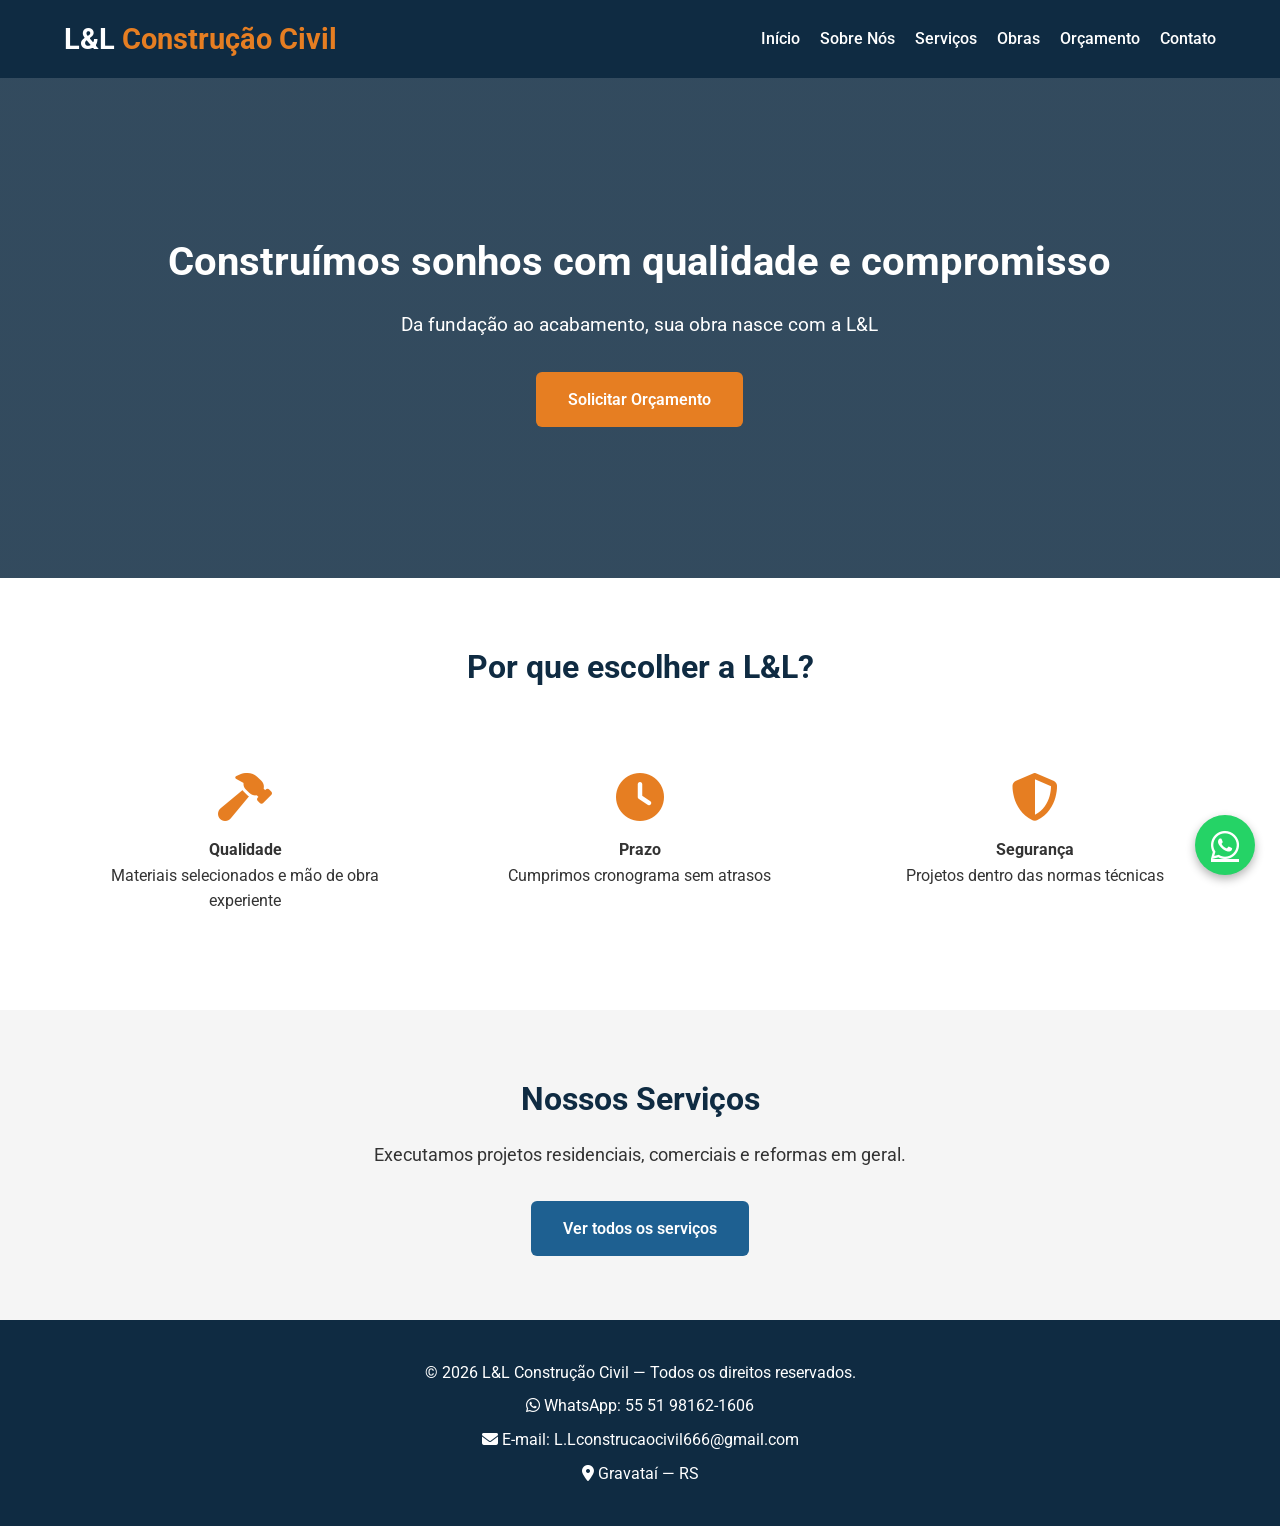
==== index.html @ 3211b34d "Corrige link WhatsApp (encode), adiciona Google Fonts Roboto" ====
<!DOCTYPE html>
<html lang="pt-BR">
<head>
    <meta charset="UTF-8">
    <meta name="viewport" content="width=device-width, initial-scale=1.0">
    <title>L&L Construção Civil — Qualidade e Confiança</title>
    <!-- Roboto font -->
    <link href="https://fonts.googleapis.com/css2?family=Roboto:wght@400;500;700&display=swap" rel="stylesheet">
    <link rel="stylesheet" href="style.css">
    <link rel="stylesheet" href="https://cdnjs.cloudflare.com/ajax/libs/font-awesome/6.7.0/css/all.min.css">
</head>
<body>

<header>
    <div class="container">
        <div class="logo">
            <h1>L&L <span>Construção Civil</span></h1>
        </div>
        <nav>
            <a href="index.html">Início</a>
            <a href="sobre.html">Sobre Nós</a>
            <a href="servicos.html">Serviços</a>
            <a href="galeria.html">Obras</a>
            <a href="orcamento.html">Orçamento</a>
            <a href="contato.html">Contato</a>
        </nav>
    </div>
</header>

<section class="banner">
    <div class="banner-conteudo container">
        <h2>Construímos sonhos com qualidade e compromisso</h2>
        <p>Da fundação ao acabamento, sua obra nasce com a L&L</p>
        <a href="contato.html" class="btn">Solicitar Orçamento</a>
    </div>
</section>

<section class="destaques">
    <div class="container">
        <h3>Por que escolher a L&L?</h3>
        <div class="grid-destaques">
            <div class="item">
                <i class="fas fa-hammer"></i>
                <h4>Qualidade</h4>
                <p>Materiais selecionados e mão de obra experiente</p>
            </div>
            <div class="item">
                <i class="fas fa-clock"></i>
                <h4>Prazo</h4>
                <p>Cumprimos cronograma sem atrasos</p>
            </div>
            <div class="item">
                <i class="fas fa-shield-alt"></i>
                <h4>Segurança</h4>
                <p>Projetos dentro das normas técnicas</p>
            </div>
        </div>
    </div>
</section>

<section class="servicos-resumo">
    <div class="container">
        <h3>Nossos Serviços</h3>
        <p>Executamos projetos residenciais, comerciais e reformas em geral.</p>
        <a href="servicos.html" class="btn btn-2">Ver todos os serviços</a>
    </div>
</section>

<footer>
    <div class="container">
        <p>&copy; 2026 L&L Construção Civil — Todos os direitos reservados.</p>
        <p><i class="fab fa-whatsapp"></i> WhatsApp: 55 51 98162-1606</p>
        <p><i class="fas fa-envelope"></i> E-mail: L.Lconstrucaocivil666@gmail.com</p>
        <p><i class="fas fa-map-marker-alt"></i> Gravataí — RS</p>
    </div>
</footer>

<!-- Botão WhatsApp Flutuante -->
<a href="https://wa.me/5551981621606?text=Ol%C3%A1%21%20Visitei%20o%20site%20da%20L%26L%20Constru%C3%A7%C3%A3o%20e%20gostaria%20de%20um%20or%C3%A7amento." target="_blank" rel="noopener noreferrer" class="whatsapp-flutuante">
    <i class="fab fa-whatsapp"></i>
</a>

</body>
</html>
---- style.css ----
* {
    margin: 0;
    padding: 0;
    box-sizing: border-box;
    font-family: 'Roboto', sans-serif;
}

:root {
    --azul-escuro: #0F2B42;
    --azul-destaque: #1E6091;
    --laranja: #E67E22;
    --cinza-claro: #F5F5F5;
    --texto-escuro: #333333;
    --branco: #FFFFFF;
}

body {
    color: var(--texto-escuro);
    line-height: 1.6;
}

.container {
    width: 90%;
    max-width: 1200px;
    margin: 0 auto;
}

/* Cabeçalho */
header {
    background: var(--azul-escuro);
    color: var(--branco);
    padding: 1rem 0;
    position: sticky;
    top: 0;
    z-index: 100;
}

header .container {
    display: flex;
    justify-content: space-between;
    align-items: center;
    flex-wrap: wrap;
}

.logo h1 {
    font-size: 1.8rem;
}

.logo span {
    color: var(--laranja);
}

nav a {
    color: var(--branco);
    text-decoration: none;
    margin-left: 1rem;
    font-weight: 500;
    transition: color 0.3s;
}

nav a:hover {
    color: var(--laranja);
}

/* Banner Principal */
.banner {
    background: linear-gradient(rgba(15, 43, 66, 0.85), rgba(15, 43, 66, 0.85)), url('banner-principal.jpg') center/cover no-repeat;
    min-height: 500px;
    display: flex;
    align-items: center;
    text-align: center;
    color: var(--branco);
    padding: 2rem;
}

.banner-conteudo h2 {
    font-size: 2.5rem;
    margin-bottom: 1rem;
}

.banner-conteudo p {
    font-size: 1.2rem;
    margin-bottom: 2rem;
}

.btn {
    display: inline-block;
    background: var(--laranja);
    color: var(--branco);
    padding: 0.9rem 2rem;
    border-radius: 6px;
    text-decoration: none;
    font-weight: 600;
    transition: background 0.3s;
    border: none;
    cursor: pointer;
}

.btn:hover {
    background: #d35400;
}

.btn-2 {
    background: var(--azul-destaque);
}

.btn-2:hover {
    background: #154360;
}

/* Destaques */
.destaques {
    padding: 4rem 0;
    text-align: center;
}

.destaques h3 {
    font-size: 2rem;
    color: var(--azul-escuro);
    margin-bottom: 3rem;
}

.grid-destaques {
    display: grid;
    grid-template-columns: repeat(auto-fit, minmax(250px, 1fr));
    gap: 2rem;
}

.item {
    padding: 2rem;
}

.item i {
    font-size: 3rem;
    color: var(--laranja);
    margin-bottom: 1rem;
}

/* Serviços Resumo */
.servicos-resumo {
    background: var(--cinza-claro);
    padding: 4rem 0;
    text-align: center;
}

.servicos-resumo h3 {
    font-size: 2rem;
    color: var(--azul-escuro);
    margin-bottom: 1rem;
}

.servicos-resumo p {
    max-width: 700px;
    margin: 0 auto 2rem;
    font-size: 1.1rem;
}

/* Páginas internas — cabeçalho */
.pagina-cabecalho {
    background: linear-gradient(rgba(15, 43, 66, 0.9), rgba(15, 43, 66, 0.9)), url('banner-interno.jpg') center/cover no-repeat;
    padding: 4rem 0;
    text-align: center;
    color: white;
}

.pagina-cabecalho h2 {
    font-size: 2.2rem;
}

.conteudo-pagina {
    padding: 3rem 0;
}

.conteudo-pagina h3 {
    color: var(--azul-escuro);
    margin: 1.5rem 0 1rem;
    font-size: 1.5rem;
}

.lista-servicos {
    display: grid;
    grid-template-columns: repeat(auto-fit, minmax(300px, 1fr));
    gap: 2rem;
    margin-top: 2rem;
}

.servico-item {
    background: var(--cinza-claro);
    padding: 1.5rem;
    border-radius: 8px;
    border-left: 4px solid var(--laranja);
}

.contato-info p {
    margin: 0.8rem 0;
    font-size: 1.05rem;
}

.contato-info i {
    color: var(--laranja);
    width: 25px;
}

/* Rodapé */
footer {
    background: var(--azul-escuro);
    color: var(--branco);
    padding: 2rem 0;
    text-align: center;
}

footer p {
    margin: 0.5rem 0;
}

/* WhatsApp Flutuante */
.whatsapp-flutuante {
    position: fixed;
    bottom: 25px;
    right: 25px;
    background: #25D366;
    color: white;
    width: 60px;
    height: 60px;
    border-radius: 50%;
    display: flex;
    align-items: center;
    justify-content: center;
    font-size: 2rem;
    z-index: 200;
    box-shadow: 0 4px 10px rgba(0,0,0,0.3);
}

/* Responsivo */
@media (max-width: 768px) {
    header .container {
        flex-direction: column;
        text-align: center;
    }
    nav {
        margin-top: 1rem;
    }
    nav a {
        margin: 0 0.5rem;
        font-size: 0.9rem;
    }
    .banner-conteudo h2 {
        font-size: 1.8rem;
    }
}
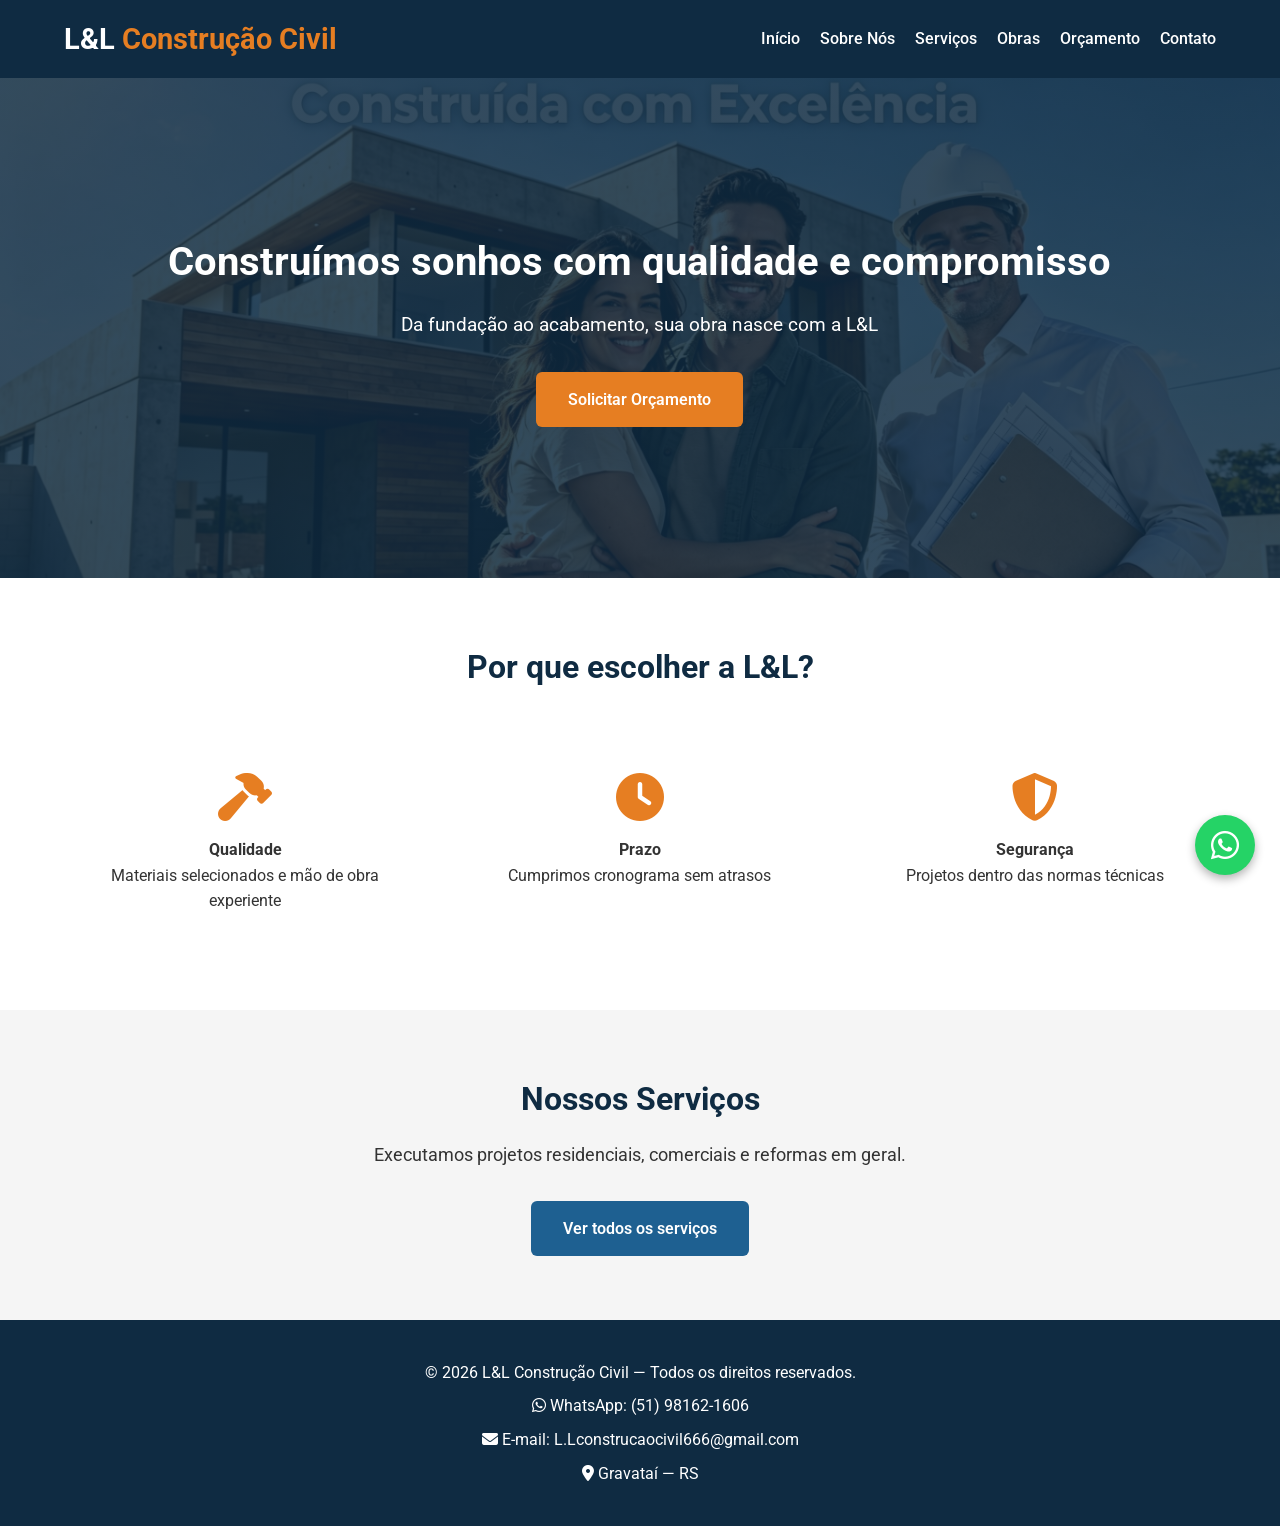
==== commit 21c92d29: "Fix: clean WhatsApp button and unify phone display in index.html" ====
--- a/index.html
+++ b/index.html
@@ -69,7 +69,7 @@
 <footer>
     <div class="container">
         <p>&copy; 2026 L&L Construção Civil — Todos os direitos reservados.</p>
-        <p><i class="fab fa-whatsapp"></i> WhatsApp: 55 51 98162-1606</p>
+        <p><i class="fab fa-whatsapp"></i> WhatsApp: (51) 98162-1606</p>
         <p><i class="fas fa-envelope"></i> E-mail: L.Lconstrucaocivil666@gmail.com</p>
         <p><i class="fas fa-map-marker-alt"></i> Gravataí — RS</p>
     </div>
--- a/style.css
+++ b/style.css
@@ -64,7 +64,7 @@
 
 /* Banner Principal */
 .banner {
-    background: linear-gradient(rgba(15, 43, 66, 0.85), rgba(15, 43, 66, 0.85)), url('banner-principal.jpg') center/cover no-repeat;
+    background: linear-gradient(rgba(15, 43, 66, 0.85), rgba(15, 43, 66, 0.85)), url('banner-principal.png') center/cover no-repeat;
     min-height: 500px;
     display: flex;
     align-items: center;
@@ -157,7 +157,7 @@
 
 /* Páginas internas — cabeçalho */
 .pagina-cabecalho {
-    background: linear-gradient(rgba(15, 43, 66, 0.9), rgba(15, 43, 66, 0.9)), url('banner-interno.jpg') center/cover no-repeat;
+    background: linear-gradient(rgba(15, 43, 66, 0.9), rgba(15, 43, 66, 0.9)), url('banner-interno.png') center/cover no-repeat;
     padding: 4rem 0;
     text-align: center;
     color: white;
@@ -229,6 +229,16 @@
     font-size: 2rem;
     z-index: 200;
     box-shadow: 0 4px 10px rgba(0,0,0,0.3);
+    text-decoration: none;
+}
+
+.whatsapp-flutuante:focus {
+    outline: 3px solid rgba(37,211,102,0.4);
+    outline-offset: 3px;
+}
+
+.whatsapp-flutuante:hover {
+    transform: translateY(-3px);
 }
 
 /* Responsivo */
@@ -248,3 +258,14 @@
         font-size: 1.8rem;
     }
 }
+
+/* Ajuste do botão WhatsApp em telas pequenas */
+@media (max-width: 480px) {
+    .whatsapp-flutuante {
+        width: 50px;
+        height: 50px;
+        font-size: 1.6rem;
+        bottom: 18px;
+        right: 18px;
+    }
+}
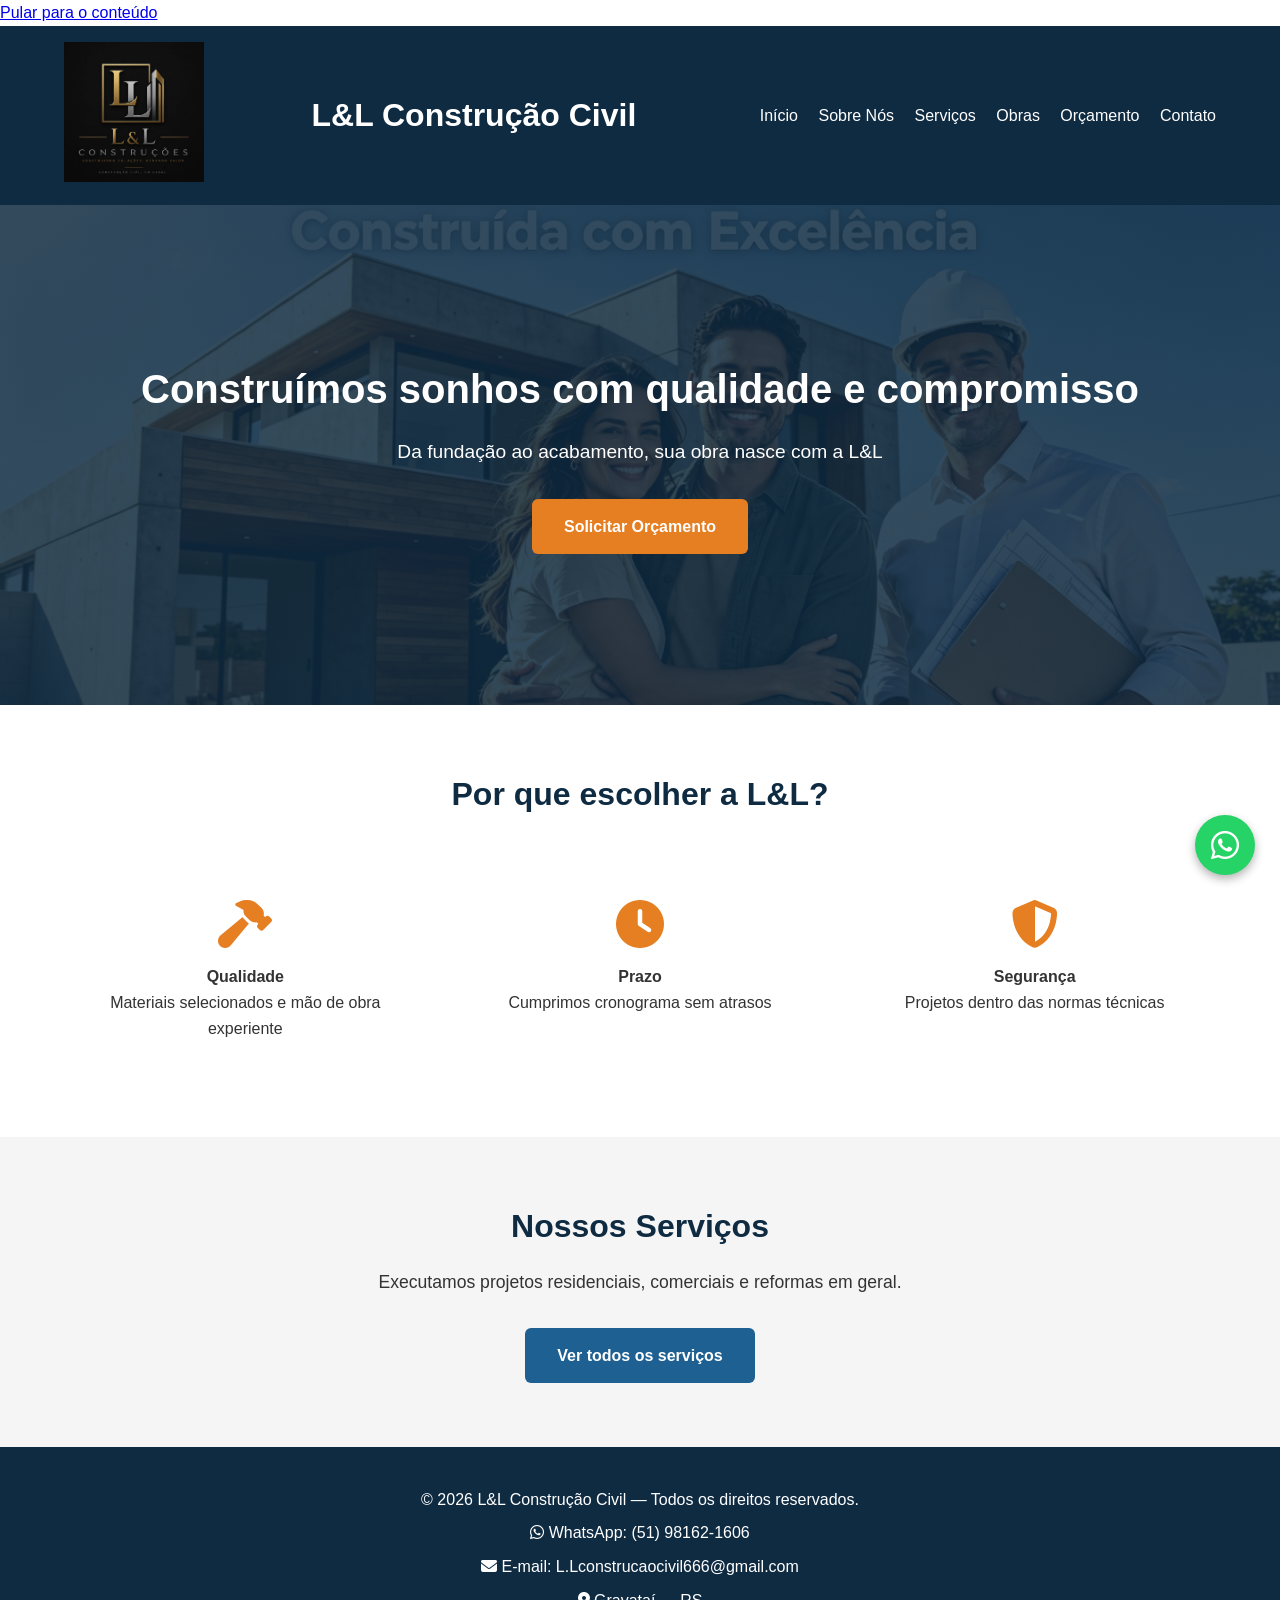
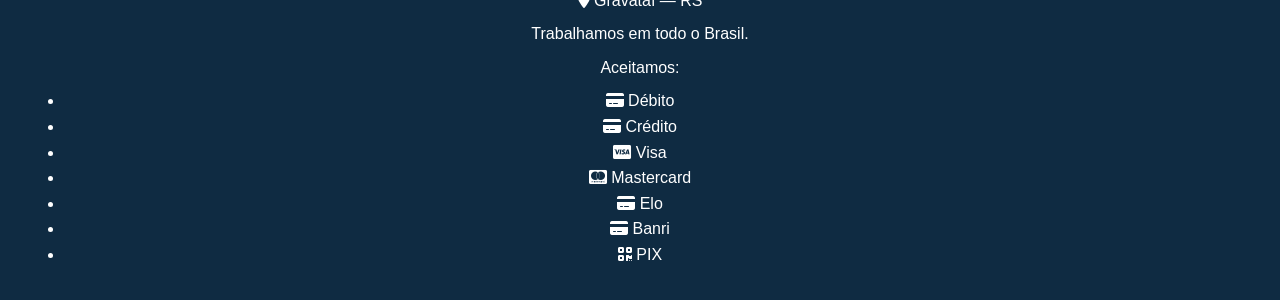
==== commit 67730348: "patch: pacotão — logo, serviços interativos, mobile, font Rubik, pagamentos e performance" ====
--- a/index.html
+++ b/index.html
@@ -4,19 +4,25 @@
     <meta charset="UTF-8">
     <meta name="viewport" content="width=device-width, initial-scale=1.0">
     <title>L&L Construção Civil — Qualidade e Confiança</title>
-    <!-- Roboto font -->
-    <link href="https://fonts.googleapis.com/css2?family=Roboto:wght@400;500;700&display=swap" rel="stylesheet">
+    <!-- Rubik font (mais quadrada, desenhada) -->
+    <link href="https://fonts.googleapis.com/css2?family=Rubik:wght@400;500;700&display=swap" rel="stylesheet">
     <link rel="stylesheet" href="style.css">
     <link rel="stylesheet" href="https://cdnjs.cloudflare.com/ajax/libs/font-awesome/6.7.0/css/all.min.css">
 </head>
 <body>
 
+<a class="skip-link" href="#main-content">Pular para o conteúdo</a>
+
 <header>
-    <div class="container">
-        <div class="logo">
-            <h1>L&L <span>Construção Civil</span></h1>
+    <div class="container" role="banner">
+        <a href="index.html" class="logo-link" aria-label="Início — L e L Construção">
+            <img src="logo.jpg" alt="L&L Construção Civil" class="logo-img" width="140" height="auto" loading="lazy">
+        </a>
+        <div class="site-title-visually-hidden" aria-hidden="true">
+            <h1>L&L Construção Civil</h1>
         </div>
-        <nav>
+
+        <nav role="navigation" aria-label="Menu principal">
             <a href="index.html">Início</a>
             <a href="sobre.html">Sobre Nós</a>
             <a href="servicos.html">Serviços</a>
@@ -27,6 +33,7 @@
     </div>
 </header>
 
+<main id="main-content">
 <section class="banner">
     <div class="banner-conteudo container">
         <h2>Construímos sonhos com qualidade e compromisso</h2>
@@ -65,6 +72,7 @@
         <a href="servicos.html" class="btn btn-2">Ver todos os serviços</a>
     </div>
 </section>
+</main>
 
 <footer>
     <div class="container">
@@ -72,13 +80,28 @@
         <p><i class="fab fa-whatsapp"></i> WhatsApp: (51) 98162-1606</p>
         <p><i class="fas fa-envelope"></i> E-mail: L.Lconstrucaocivil666@gmail.com</p>
         <p><i class="fas fa-map-marker-alt"></i> Gravataí — RS</p>
+        <p class="trabalhamos-br">Trabalhamos em todo o Brasil.</p>
+
+        <div class="metodos-pagamento" aria-label="Formas de pagamento">
+          <p>Aceitamos:</p>
+          <ul class="pag-list">
+            <li><i class="fas fa-credit-card"></i> Débito</li>
+            <li><i class="fas fa-credit-card"></i> Crédito</li>
+            <li><i class="fab fa-cc-visa"></i> Visa</li>
+            <li><i class="fab fa-cc-mastercard"></i> Mastercard</li>
+            <li><i class="fas fa-credit-card"></i> Elo</li>
+            <li><i class="fas fa-credit-card"></i> Banri</li>
+            <li><i class="fas fa-qrcode"></i> PIX</li>
+          </ul>
+        </div>
     </div>
 </footer>
 
 <!-- Botão WhatsApp Flutuante -->
-<a href="https://wa.me/5551981621606?text=Ol%C3%A1%21%20Visitei%20o%20site%20da%20L%26L%20Constru%C3%A7%C3%A3o%20e%20gostaria%20de%20um%20or%C3%A7amento." target="_blank" rel="noopener noreferrer" class="whatsapp-flutuante">
+<a href="https://wa.me/5551981621606?text=Ol%C3%A1%21%20Visitei%20o%20site%20da%20L%26L%20Constru%C3%A7%C3%A3o%20e%20gostaria%20de%20um%20or%C3%A7amento." target="_blank" rel="noopener noreferrer" class="whatsapp-flutuante" aria-label="WhatsApp">
     <i class="fab fa-whatsapp"></i>
 </a>
 
+<script src="js/servicos.js" defer></script>
 </body>
 </html>
--- a/style.css
+++ b/style.css
@@ -17,6 +17,7 @@
 body {
     color: var(--texto-escuro);
     line-height: 1.6;
+    background: #fff;
 }
 
 .container {
@@ -62,27 +63,7 @@
     color: var(--laranja);
 }
 
-/* Banner Principal */
-.banner {
-    background: linear-gradient(rgba(15, 43, 66, 0.85), rgba(15, 43, 66, 0.85)), url('banner-principal.png') center/cover no-repeat;
-    min-height: 500px;
-    display: flex;
-    align-items: center;
-    text-align: center;
-    color: var(--branco);
-    padding: 2rem;
-}
-
-.banner-conteudo h2 {
-    font-size: 2.5rem;
-    margin-bottom: 1rem;
-}
-
-.banner-conteudo p {
-    font-size: 1.2rem;
-    margin-bottom: 2rem;
-}
-
+/* Botões */
 .btn {
     display: inline-block;
     background: var(--laranja);
@@ -106,6 +87,34 @@
 
 .btn-2:hover {
     background: #154360;
+}
+
+/* Full width button helper */
+.btn.fullwidth {
+    display: inline-block;
+    width: 100%;
+    text-align: center;
+}
+
+/* Banner Principal */
+.banner {
+    background: linear-gradient(rgba(15, 43, 66, 0.85), rgba(15, 43, 66, 0.85)), url('banner-principal.png') center/cover no-repeat;
+    min-height: 500px;
+    display: flex;
+    align-items: center;
+    text-align: center;
+    color: var(--branco);
+    padding: 2rem;
+}
+
+.banner-conteudo h2 {
+    font-size: 2.5rem;
+    margin-bottom: 1rem;
+}
+
+.banner-conteudo p {
+    font-size: 1.2rem;
+    margin-bottom: 2rem;
 }
 
 /* Destaques */
@@ -241,6 +250,25 @@
     transform: translateY(-3px);
 }
 
+/* Galeria: imagem responsiva */
+.foto-obra img {
+    width: 100%;
+    height: 220px;
+    object-fit: cover;
+    border-radius: 8px;
+    display: block;
+}
+
+.foto-obra {
+    text-align: left;
+}
+
+.legenda {
+    margin-top: 0.7rem;
+    font-size: 0.9rem;
+    color: #555;
+}
+
 /* Responsivo */
 @media (max-width: 768px) {
     header .container {
@@ -257,6 +285,7 @@
     .banner-conteudo h2 {
         font-size: 1.8rem;
     }
+    .foto-obra img { height: 180px; }
 }
 
 /* Ajuste do botão WhatsApp em telas pequenas */
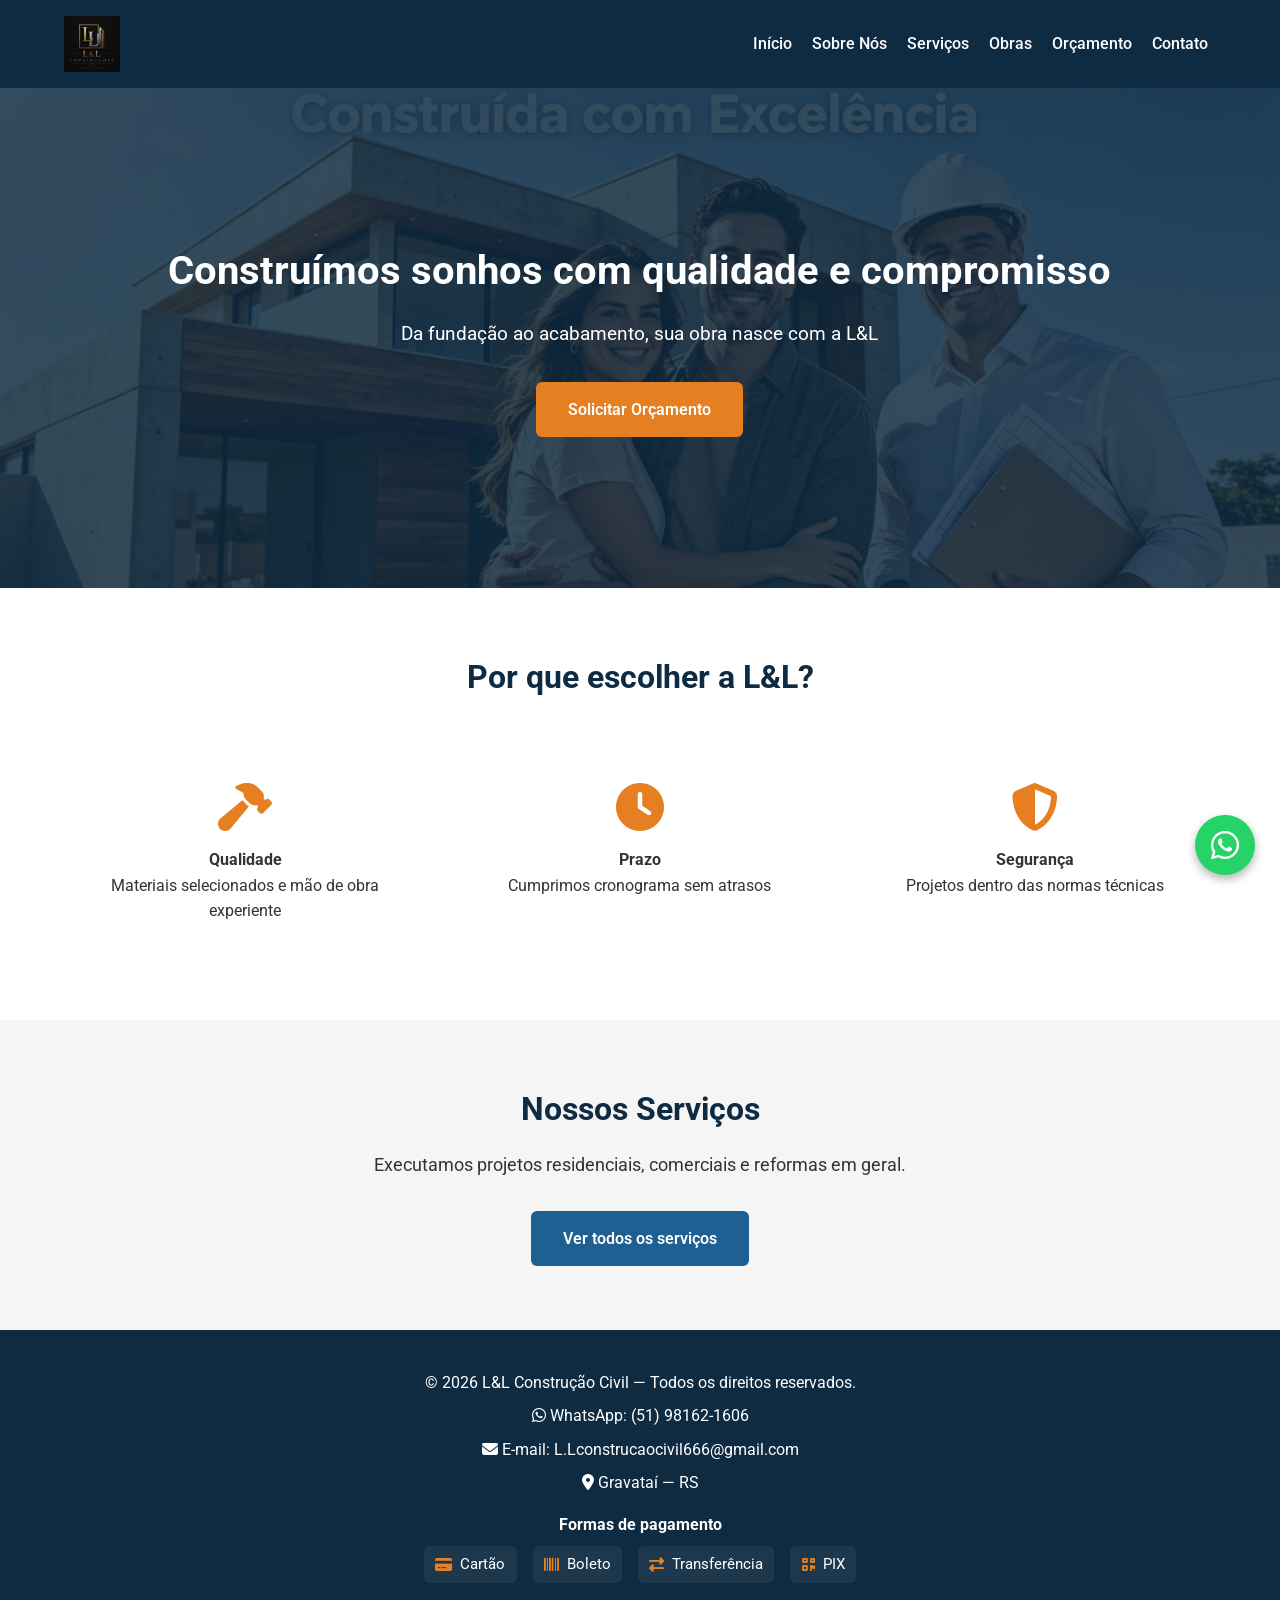
==== commit 3087ce82: "Atualiza header (logo imagem), adiciona formas de pagamento e corrige botão WhatsApp" ====
--- a/index.html
+++ b/index.html
@@ -4,25 +4,22 @@
     <meta charset="UTF-8">
     <meta name="viewport" content="width=device-width, initial-scale=1.0">
     <title>L&L Construção Civil — Qualidade e Confiança</title>
-    <!-- Rubik font (mais quadrada, desenhada) -->
-    <link href="https://fonts.googleapis.com/css2?family=Rubik:wght@400;500;700&display=swap" rel="stylesheet">
+    <!-- Roboto font -->
+    <link href="https://fonts.googleapis.com/css2?family=Roboto:wght@400;500;700&display=swap" rel="stylesheet">
     <link rel="stylesheet" href="style.css">
     <link rel="stylesheet" href="https://cdnjs.cloudflare.com/ajax/libs/font-awesome/6.7.0/css/all.min.css">
 </head>
 <body>
 
-<a class="skip-link" href="#main-content">Pular para o conteúdo</a>
-
 <header>
-    <div class="container" role="banner">
-        <a href="index.html" class="logo-link" aria-label="Início — L e L Construção">
-            <img src="logo.jpg" alt="L&L Construção Civil" class="logo-img" width="140" height="auto" loading="lazy">
-        </a>
-        <div class="site-title-visually-hidden" aria-hidden="true">
-            <h1>L&L Construção Civil</h1>
+    <div class="container">
+        <div class="logo">
+            <a href="index.html">
+                <img src="logo.jpg" alt="L&L Construção Civil" class="logo-img">
+            </a>
+            <h1 class="sr-only">L&L Construção Civil</h1>
         </div>
-
-        <nav role="navigation" aria-label="Menu principal">
+        <nav aria-label="Menu principal">
             <a href="index.html">Início</a>
             <a href="sobre.html">Sobre Nós</a>
             <a href="servicos.html">Serviços</a>
@@ -33,7 +30,6 @@
     </div>
 </header>
 
-<main id="main-content">
 <section class="banner">
     <div class="banner-conteudo container">
         <h2>Construímos sonhos com qualidade e compromisso</h2>
@@ -47,17 +43,17 @@
         <h3>Por que escolher a L&L?</h3>
         <div class="grid-destaques">
             <div class="item">
-                <i class="fas fa-hammer"></i>
+                <i class="fas fa-hammer" aria-hidden="true"></i>
                 <h4>Qualidade</h4>
                 <p>Materiais selecionados e mão de obra experiente</p>
             </div>
             <div class="item">
-                <i class="fas fa-clock"></i>
+                <i class="fas fa-clock" aria-hidden="true"></i>
                 <h4>Prazo</h4>
                 <p>Cumprimos cronograma sem atrasos</p>
             </div>
             <div class="item">
-                <i class="fas fa-shield-alt"></i>
+                <i class="fas fa-shield-alt" aria-hidden="true"></i>
                 <h4>Segurança</h4>
                 <p>Projetos dentro das normas técnicas</p>
             </div>
@@ -72,36 +68,33 @@
         <a href="servicos.html" class="btn btn-2">Ver todos os serviços</a>
     </div>
 </section>
-</main>
 
 <footer>
     <div class="container">
         <p>&copy; 2026 L&L Construção Civil — Todos os direitos reservados.</p>
-        <p><i class="fab fa-whatsapp"></i> WhatsApp: (51) 98162-1606</p>
-        <p><i class="fas fa-envelope"></i> E-mail: L.Lconstrucaocivil666@gmail.com</p>
-        <p><i class="fas fa-map-marker-alt"></i> Gravataí — RS</p>
-        <p class="trabalhamos-br">Trabalhamos em todo o Brasil.</p>
+        <p><i class="fab fa-whatsapp" aria-hidden="true"></i> WhatsApp: (51) 98162-1606</p>
+        <p><i class="fas fa-envelope" aria-hidden="true"></i> E-mail: L.Lconstrucaocivil666@gmail.com</p>
+        <p><i class="fas fa-map-marker-alt" aria-hidden="true"></i> Gravataí — RS</p>
 
-        <div class="metodos-pagamento" aria-label="Formas de pagamento">
-          <p>Aceitamos:</p>
-          <ul class="pag-list">
-            <li><i class="fas fa-credit-card"></i> Débito</li>
-            <li><i class="fas fa-credit-card"></i> Crédito</li>
-            <li><i class="fab fa-cc-visa"></i> Visa</li>
-            <li><i class="fab fa-cc-mastercard"></i> Mastercard</li>
-            <li><i class="fas fa-credit-card"></i> Elo</li>
-            <li><i class="fas fa-credit-card"></i> Banri</li>
-            <li><i class="fas fa-qrcode"></i> PIX</li>
-          </ul>
+        <!-- Formas de pagamento -->
+        <div class="pagamentos" aria-label="Formas de pagamento">
+            <h4>Formas de pagamento</h4>
+            <div class="pagamentos-lista">
+                <div class="pagamento"><i class="fas fa-credit-card" aria-hidden="true"></i> Cartão</div>
+                <div class="pagamento"><i class="fas fa-barcode" aria-hidden="true"></i> Boleto</div>
+                <div class="pagamento"><i class="fas fa-exchange-alt" aria-hidden="true"></i> Transferência</div>
+                <div class="pagamento"><i class="fas fa-qrcode" aria-hidden="true"></i> PIX</div>
+            </div>
         </div>
+
     </div>
 </footer>
 
 <!-- Botão WhatsApp Flutuante -->
-<a href="https://wa.me/5551981621606?text=Ol%C3%A1%21%20Visitei%20o%20site%20da%20L%26L%20Constru%C3%A7%C3%A3o%20e%20gostaria%20de%20um%20or%C3%A7amento." target="_blank" rel="noopener noreferrer" class="whatsapp-flutuante" aria-label="WhatsApp">
-    <i class="fab fa-whatsapp"></i>
+<a href="https://wa.me/5551981621606?text=Ol%C3%A1%21%20Visitei%20o%20site%20da%20L%26L%20Constru%C3%A7%C3%A3o%20e%20gostaria%20de%20um%20or%C3%A7amento." target="_blank" rel="noopener noreferrer" class="whatsapp-flutuante">
+    <i class="fab fa-whatsapp" aria-hidden="true"></i>
+    <span class="sr-only">Abrir WhatsApp</span>
 </a>
 
-<script src="js/servicos.js" defer></script>
 </body>
 </html>
--- a/style.css
+++ b/style.css
@@ -1,3 +1,4 @@
+/* Reset & Base */
 * {
     margin: 0;
     padding: 0;
@@ -43,24 +44,35 @@
     flex-wrap: wrap;
 }
 
-.logo h1 {
-    font-size: 1.8rem;
-}
-
-.logo span {
-    color: var(--laranja);
+.logo img {
+  height: 56px;
+  max-height: 64px;
+  width: auto;
+  display: block;
+  object-fit: contain;
+}
+
+nav ul {
+    list-style: none;
+    display: flex;
+    gap: 1rem;
+    align-items: center;
 }
 
 nav a {
     color: var(--branco);
     text-decoration: none;
-    margin-left: 1rem;
+    margin-left: 0;
     font-weight: 500;
     transition: color 0.3s;
-}
-
+    padding: 0.25rem 0.5rem;
+    border-radius: 4px;
+}
+
+nav a:focus,
 nav a:hover {
     color: var(--laranja);
+    outline: none;
 }
 
 /* Botões */
@@ -221,6 +233,13 @@
 footer p {
     margin: 0.5rem 0;
 }
+
+/* Pagamentos */
+.pagamentos { margin-top: 1rem; }
+.pagamentos h4 { margin-bottom: 0.5rem; color: var(--branco); }
+.pagamentos-lista { display:flex; gap:1rem; justify-content:center; flex-wrap:wrap; }
+.pagamento { display:flex; align-items:center; gap:0.5rem; background:rgba(255,255,255,0.06); padding:0.4rem 0.7rem; border-radius:6px; font-size:0.95rem; color:var(--branco); }
+.pagamento i { color: var(--laranja); }
 
 /* WhatsApp Flutuante */
 .whatsapp-flutuante {
@@ -246,55 +265,25 @@
     outline-offset: 3px;
 }
 
-.whatsapp-flutuante:hover {
-    transform: translateY(-3px);
-}
+.whatsapp-flutuante:hover { transform: translateY(-3px); }
 
 /* Galeria: imagem responsiva */
-.foto-obra img {
-    width: 100%;
-    height: 220px;
-    object-fit: cover;
-    border-radius: 8px;
-    display: block;
-}
-
-.foto-obra {
-    text-align: left;
-}
-
-.legenda {
-    margin-top: 0.7rem;
-    font-size: 0.9rem;
-    color: #555;
-}
+.foto-obra img { width: 100%; height: 220px; object-fit: cover; border-radius: 8px; display: block; }
+.foto-obra { text-align: left; }
+.legenda { margin-top: 0.7rem; font-size: 0.9rem; color: #555; }
 
 /* Responsivo */
 @media (max-width: 768px) {
-    header .container {
-        flex-direction: column;
-        text-align: center;
-    }
-    nav {
-        margin-top: 1rem;
-    }
-    nav a {
-        margin: 0 0.5rem;
-        font-size: 0.9rem;
-    }
-    .banner-conteudo h2 {
-        font-size: 1.8rem;
-    }
+    header .container { flex-direction: column; text-align: center; }
+    nav { margin-top: 1rem; }
+    nav a { margin: 0 0.5rem; font-size: 0.9rem; }
+    .banner-conteudo h2 { font-size: 1.8rem; }
     .foto-obra img { height: 180px; }
+    .lista-servicos { grid-template-columns: 1fr; }
 }
 
 /* Ajuste do botão WhatsApp em telas pequenas */
 @media (max-width: 480px) {
-    .whatsapp-flutuante {
-        width: 50px;
-        height: 50px;
-        font-size: 1.6rem;
-        bottom: 18px;
-        right: 18px;
-    }
-}
+    .whatsapp-flutuante { width: 50px; height: 50px; font-size: 1.6rem; bottom: 18px; right: 18px; }
+    .logo img { height: 44px; max-height: 48px; }
+}
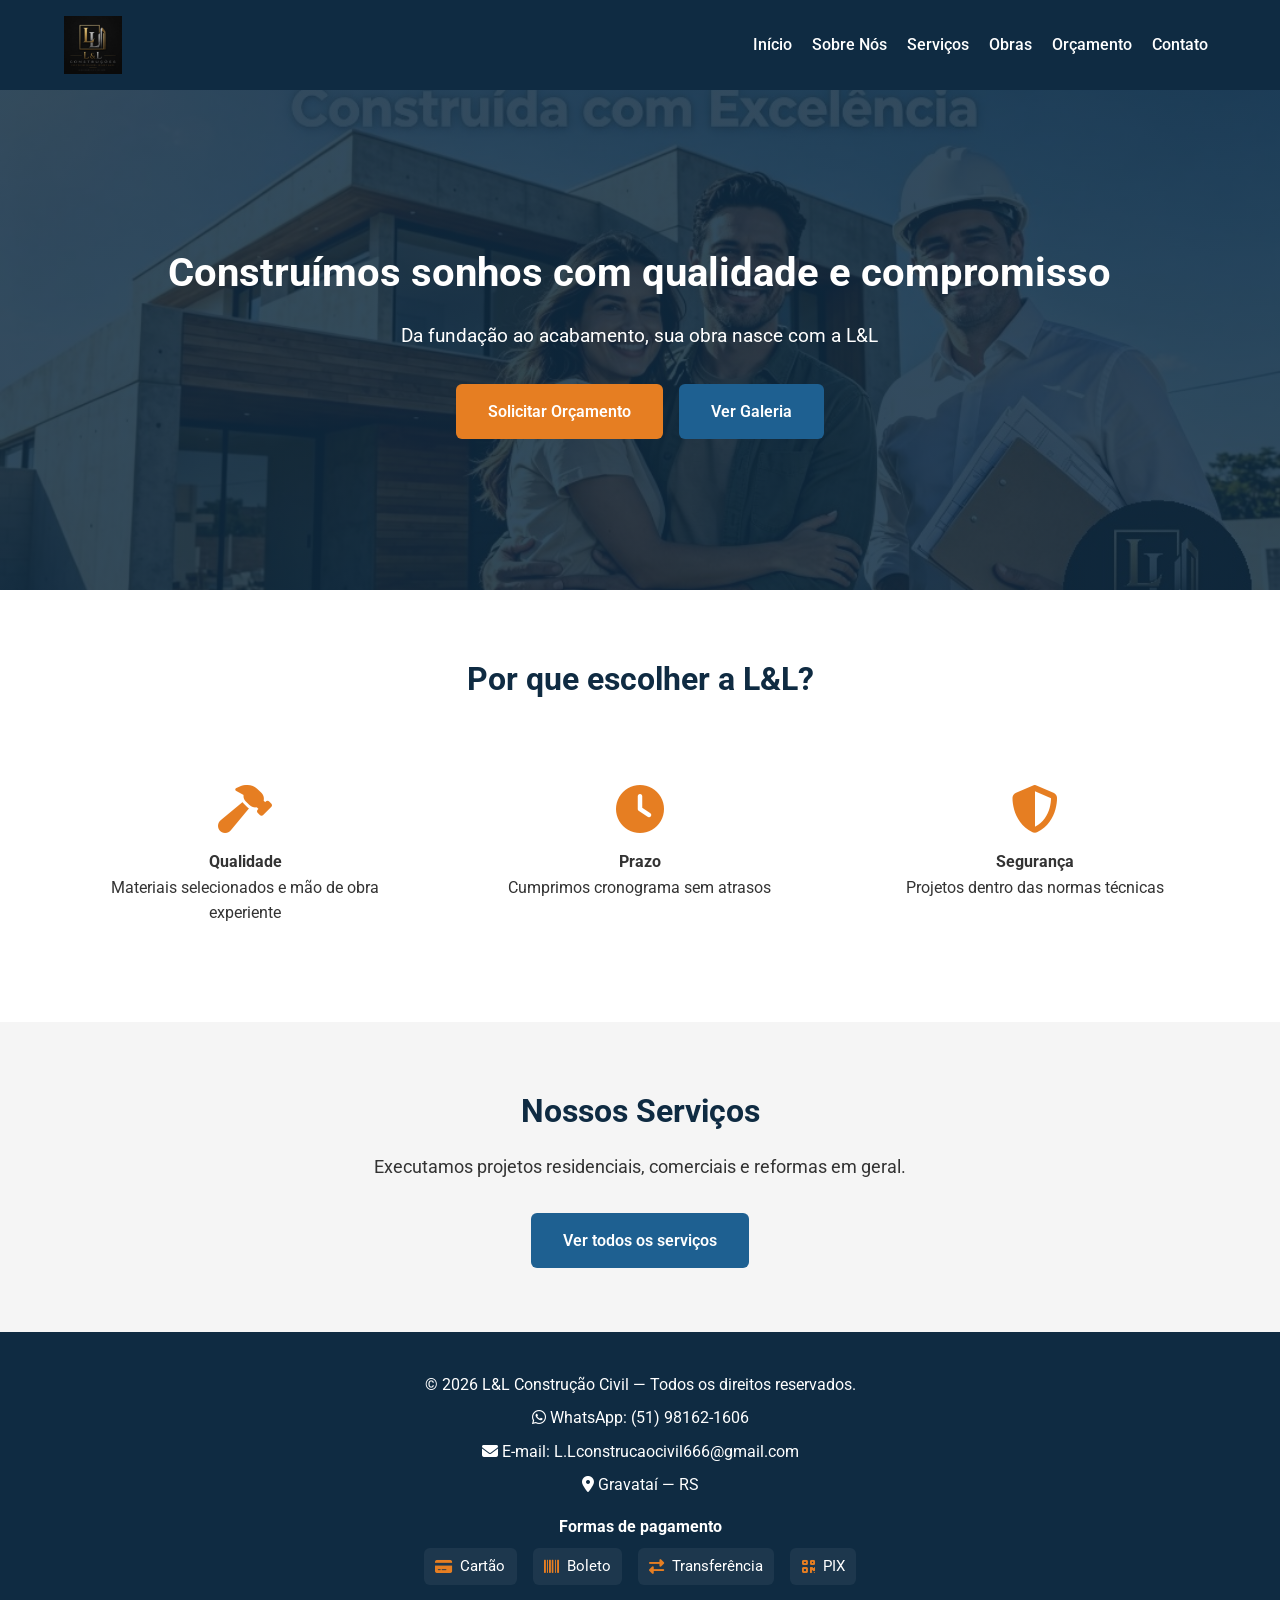
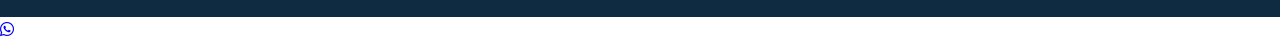
==== commit f390b780: "Adiciona atalho Ver Galeria no banner da index" ====
--- a/index.html
+++ b/index.html
@@ -35,6 +35,8 @@
         <h2>Construímos sonhos com qualidade e compromisso</h2>
         <p>Da fundação ao acabamento, sua obra nasce com a L&L</p>
         <a href="contato.html" class="btn">Solicitar Orçamento</a>
+        <!-- Atalho para a galeria -->
+        <a href="galeria.html" class="btn btn-2" style="margin-left:12px;">Ver Galeria</a>
     </div>
 </section>
 
@@ -91,7 +93,7 @@
 </footer>
 
 <!-- Botão WhatsApp Flutuante -->
-<a href="https://wa.me/5551981621606?text=Ol%C3%A1%21%20Visitei%20o%20site%20da%20L%26L%20Constru%C3%A7%C3%A3o%20e%20gostaria%20de%20um%20or%C3%A7amento." target="_blank" rel="noopener noreferrer" class="whatsapp-flutuante">
+<a href="https://wa.me/5551981621606?text=Ol%C3%A1%21%20Visitei%20o%20site%20da%20L%26L%20Constru%C3%A7%C3%A3o%20e%20gostaria%20de%20um%20or%C3%A7amento." target="_blank" rel="noopener noreferrer">
     <i class="fab fa-whatsapp" aria-hidden="true"></i>
     <span class="sr-only">Abrir WhatsApp</span>
 </a>
--- a/style.css
+++ b/style.css
@@ -42,14 +42,25 @@
     justify-content: space-between;
     align-items: center;
     flex-wrap: wrap;
-}
-
-.logo img {
-  height: 56px;
-  max-height: 64px;
+    gap: 0.5rem;
+}
+
+/* Logo no cabeçalho — aumentado */
+.logo img, .logo-img {
+  height: 58px;
+  max-height: 62px;
   width: auto;
   display: block;
   object-fit: contain;
+}
+
+/* Classe acessível para esconder visualmente mas manter para leitores de tela */
+.sr-only {
+  position: absolute !important;
+  width: 1px; height: 1px;
+  padding: 0; margin: -1px;
+  overflow: hidden; clip: rect(0,0,0,0);
+  white-space: nowrap; border: 0;
 }
 
 nav ul {
@@ -285,5 +296,6 @@
 /* Ajuste do botão WhatsApp em telas pequenas */
 @media (max-width: 480px) {
     .whatsapp-flutuante { width: 50px; height: 50px; font-size: 1.6rem; bottom: 18px; right: 18px; }
-    .logo img { height: 44px; max-height: 48px; }
-}
+    .logo img { height: 46px; max-height: 50px; }
+    .pagamentos-lista { gap: 0.5rem; font-size: 0.9rem; }
+}
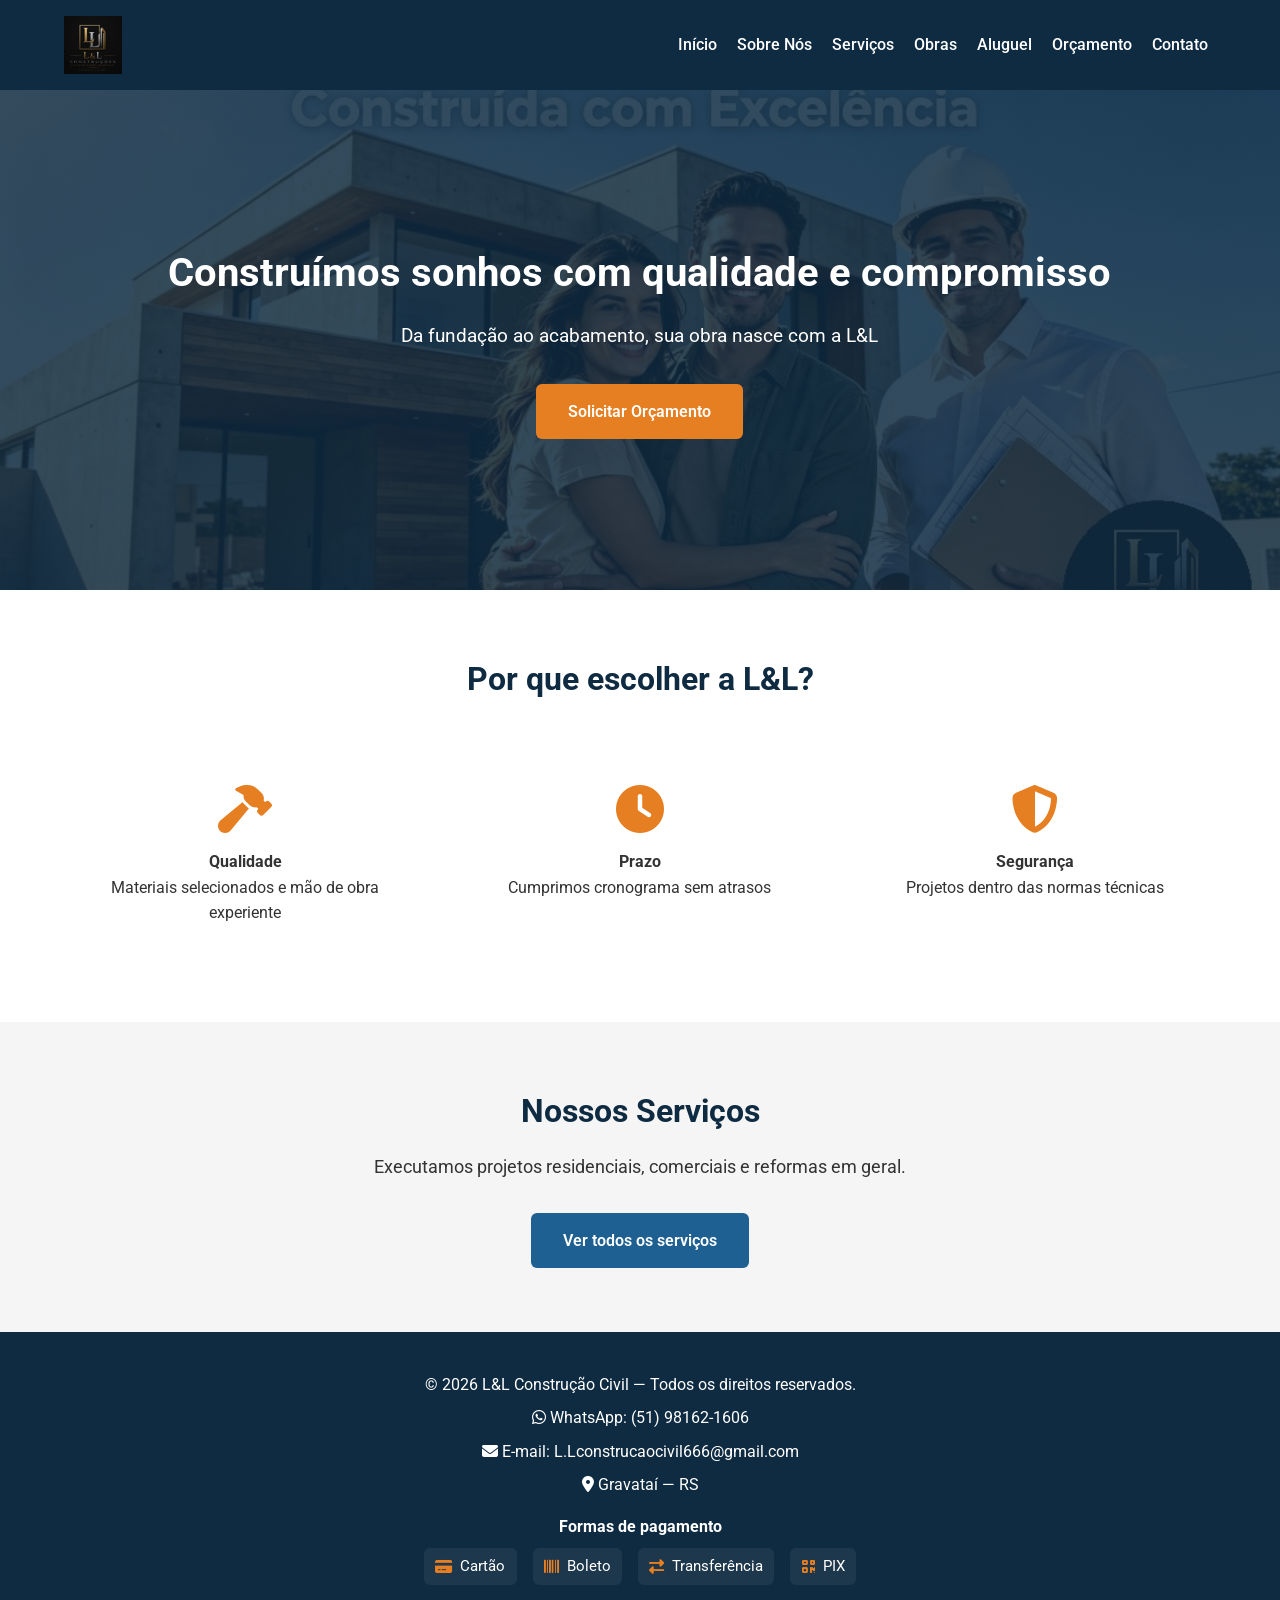
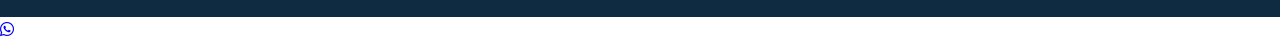
==== commit c4243b3a: "Fix: make 'Aluguel' shortcut point to GitHub Pages URL to avoid 404" ====
--- a/index.html
+++ b/index.html
@@ -15,7 +15,7 @@
     <div class="container">
         <div class="logo">
             <a href="index.html">
-                <img src="logo.jpg" alt="L&L Construção Civil" class="logo-img">
+                <img src="logo.jpg" alt="L&L Construção Civil" class="logo-img" loading="lazy">
             </a>
             <h1 class="sr-only">L&L Construção Civil</h1>
         </div>
@@ -24,6 +24,7 @@
             <a href="sobre.html">Sobre Nós</a>
             <a href="servicos.html">Serviços</a>
             <a href="galeria.html">Obras</a>
+            <a href="https://lelconstrucaocivil.github.io/l.l-construcaocivil/aluguel.html">Aluguel</a>
             <a href="orcamento.html">Orçamento</a>
             <a href="contato.html">Contato</a>
         </nav>
@@ -35,8 +36,6 @@
         <h2>Construímos sonhos com qualidade e compromisso</h2>
         <p>Da fundação ao acabamento, sua obra nasce com a L&L</p>
         <a href="contato.html" class="btn">Solicitar Orçamento</a>
-        <!-- Atalho para a galeria -->
-        <a href="galeria.html" class="btn btn-2" style="margin-left:12px;">Ver Galeria</a>
     </div>
 </section>
 
--- a/style.css
+++ b/style.css
@@ -239,6 +239,8 @@
     color: var(--branco);
     padding: 2rem 0;
     text-align: center;
+    position: relative; /* para ficar acima do overlay */
+    z-index: 2;
 }
 
 footer p {
@@ -299,3 +301,53 @@
     .logo img { height: 46px; max-height: 50px; }
     .pagamentos-lista { gap: 0.5rem; font-size: 0.9rem; }
 }
+
+/* --- Novas regras: fundo com banner-galeria que começa após o banner-interno e vai até depois do rodapé --- */
+.galeria-fundo {
+  background: url('banner-galeria.png') center/cover no-repeat;
+  background-attachment: scroll; /* mobile-friendly */
+  position: relative; /* cria contexto para o overlay */
+  padding-top: 2rem;
+  padding-bottom: 2rem;
+}
+
+/* Overlay para melhorar contraste sobre o banner (leve-médio) */
+.galeria-fundo::before{
+  content: "";
+  position: absolute;
+  inset: 0;
+  background: rgba(0,0,0,0.35);
+  pointer-events: none;
+  z-index: 0;
+}
+
+/* Garante que conteúdo e footer fiquem acima do overlay */
+.galeria-fundo .container,
+.galeria-fundo footer{
+  position: relative;
+  z-index: 1;
+}
+
+/* Os cartões da galeria ficam com fundo quase opaco para não perder contraste */
+.galeria-fundo .foto-obra {
+  background: rgba(255,255,255,0.95);
+}
+
+/* Espaçamento extra para a grade quando sobre o banner */
+.galeria-fundo .grade-galeria {
+  padding: 2rem 0;
+}
+
+/* Pequeno ajuste para evitar que imagens pareçam transparentes sobre o background */
+.galeria-fundo .foto-obra img { border-radius: 6px; }
+
+/* Mapa/Planeta Terra - estilo para imagem do planeta */
+.map-earth img{
+  width: 100%;
+  max-width: 480px;
+  height: auto;
+  display: block;
+  margin-top: 1rem;
+  border-radius: 999px; /* torna circular em tamanhos quadrados */
+  box-shadow: 0 6px 20px rgba(0,0,0,0.35);
+}
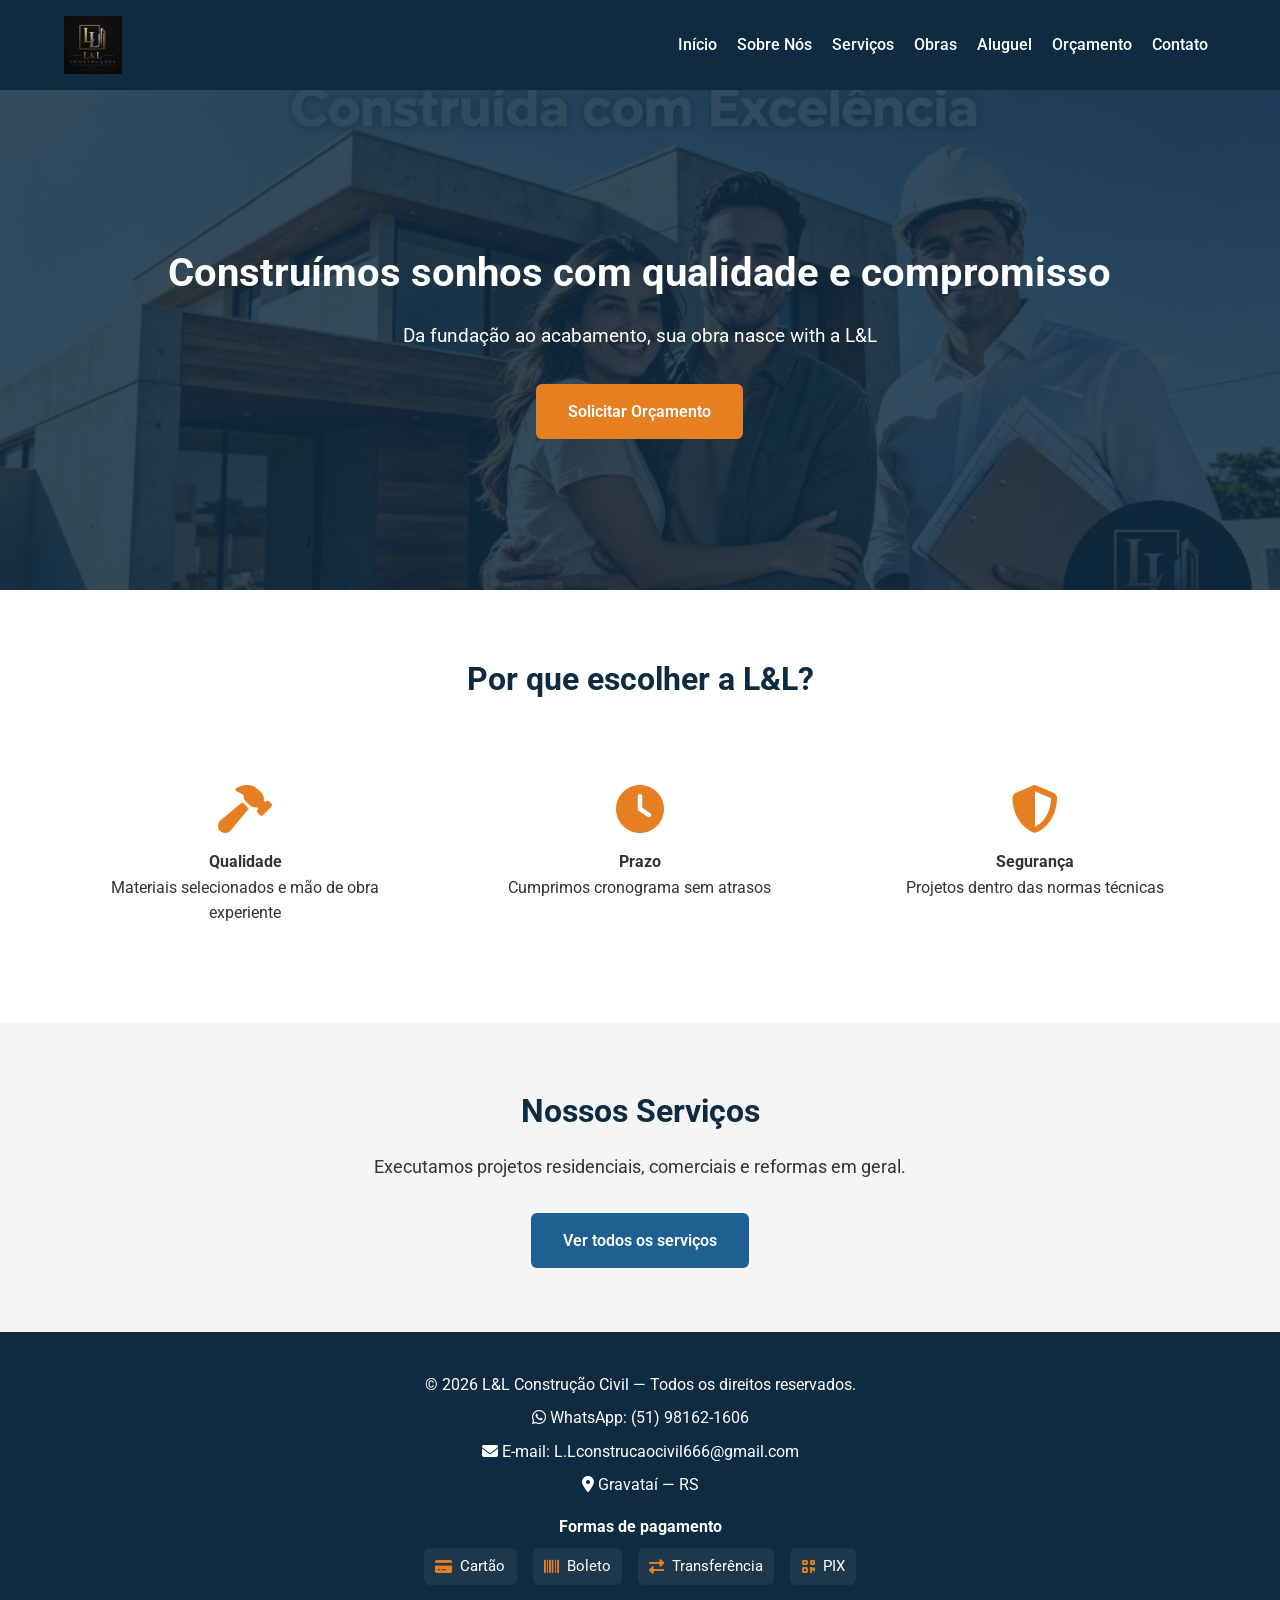
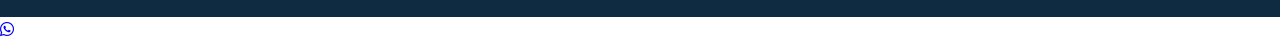
==== commit bfd34059: "Update index.html" ====
--- a/index.html
+++ b/index.html
@@ -4,6 +4,9 @@
     <meta charset="UTF-8">
     <meta name="viewport" content="width=device-width, initial-scale=1.0">
     <title>L&L Construção Civil — Qualidade e Confiança</title>
+    <!-- Configurações para o APP (PWA) -->
+    <link rel="manifest" href="manifest.json">
+    <meta name="theme-color" content="#0F2B42">
     <!-- Roboto font -->
     <link href="https://fonts.googleapis.com/css2?family=Roboto:wght@400;500;700&display=swap" rel="stylesheet">
     <link rel="stylesheet" href="style.css">
@@ -34,7 +37,7 @@
 <section class="banner">
     <div class="banner-conteudo container">
         <h2>Construímos sonhos com qualidade e compromisso</h2>
-        <p>Da fundação ao acabamento, sua obra nasce com a L&L</p>
+        <p>Da fundação ao acabamento, sua obra nasce with a L&L</p>
         <a href="contato.html" class="btn">Solicitar Orçamento</a>
     </div>
 </section>
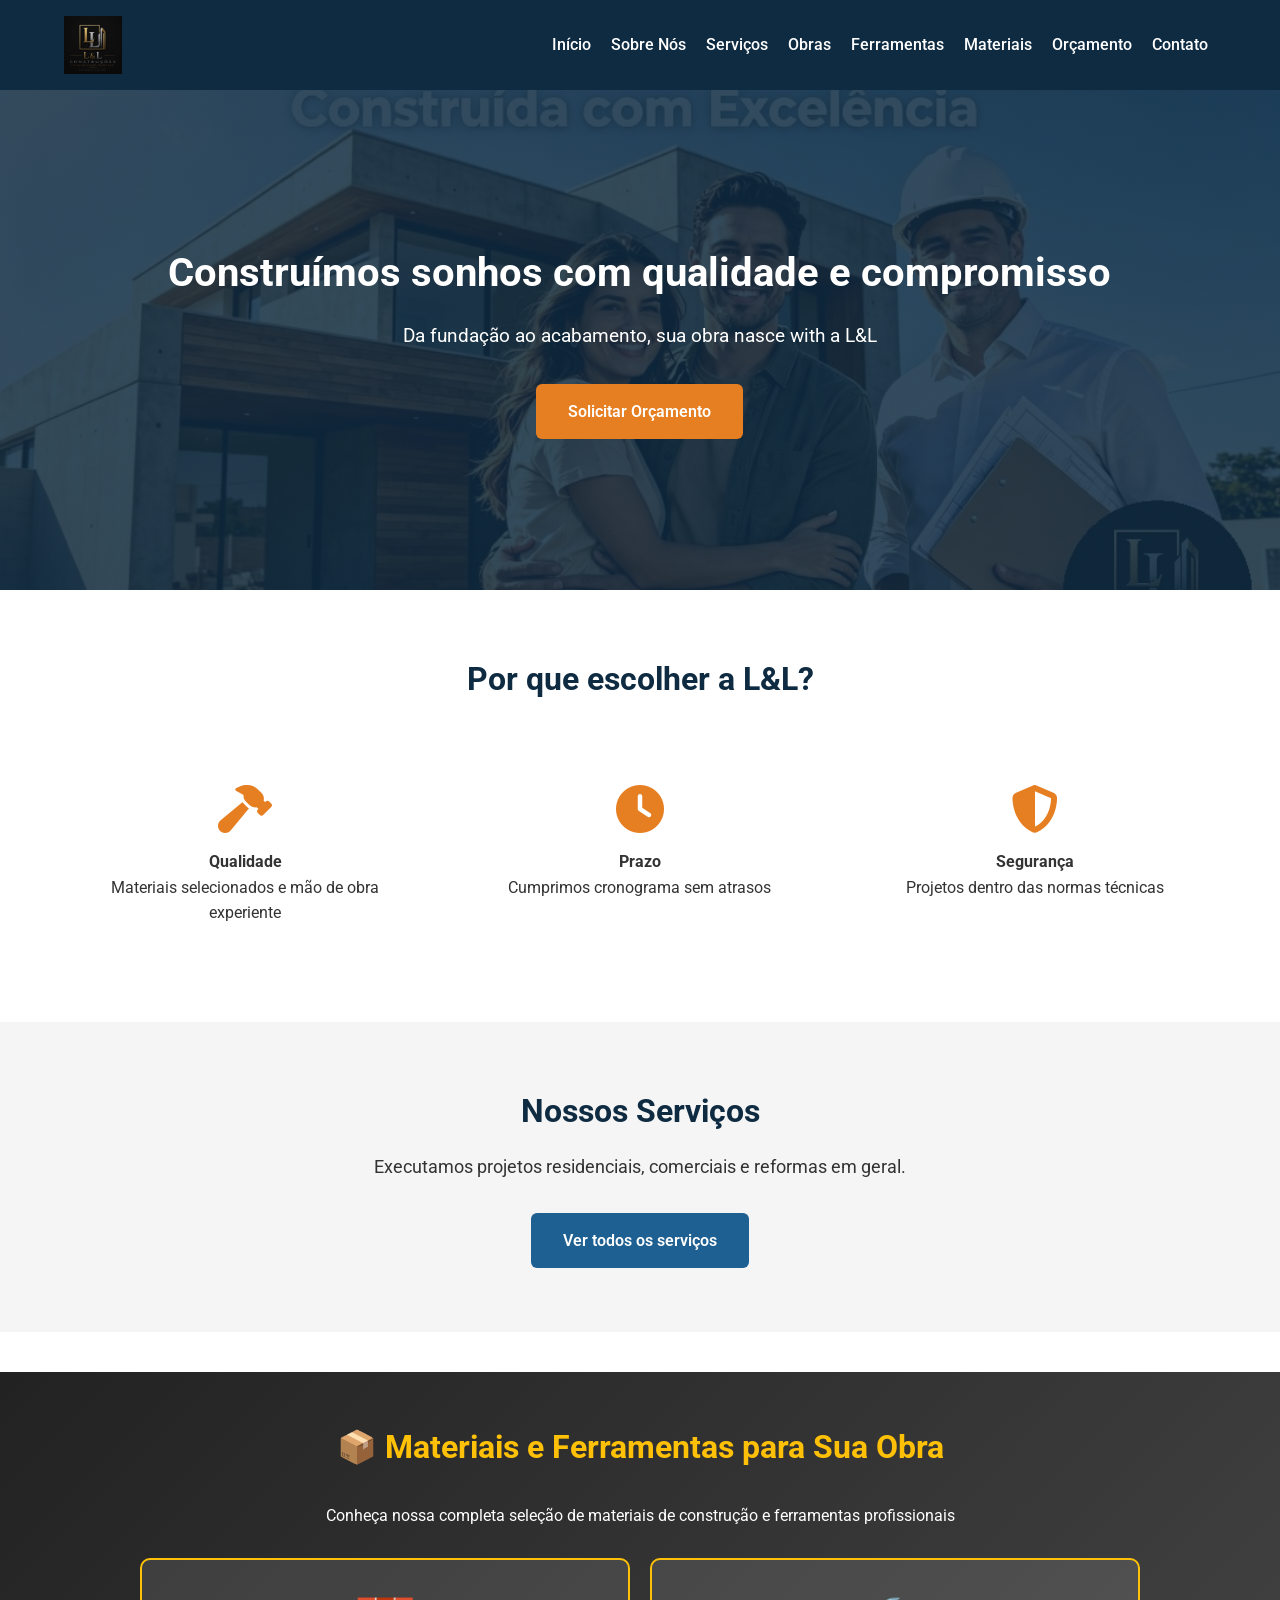
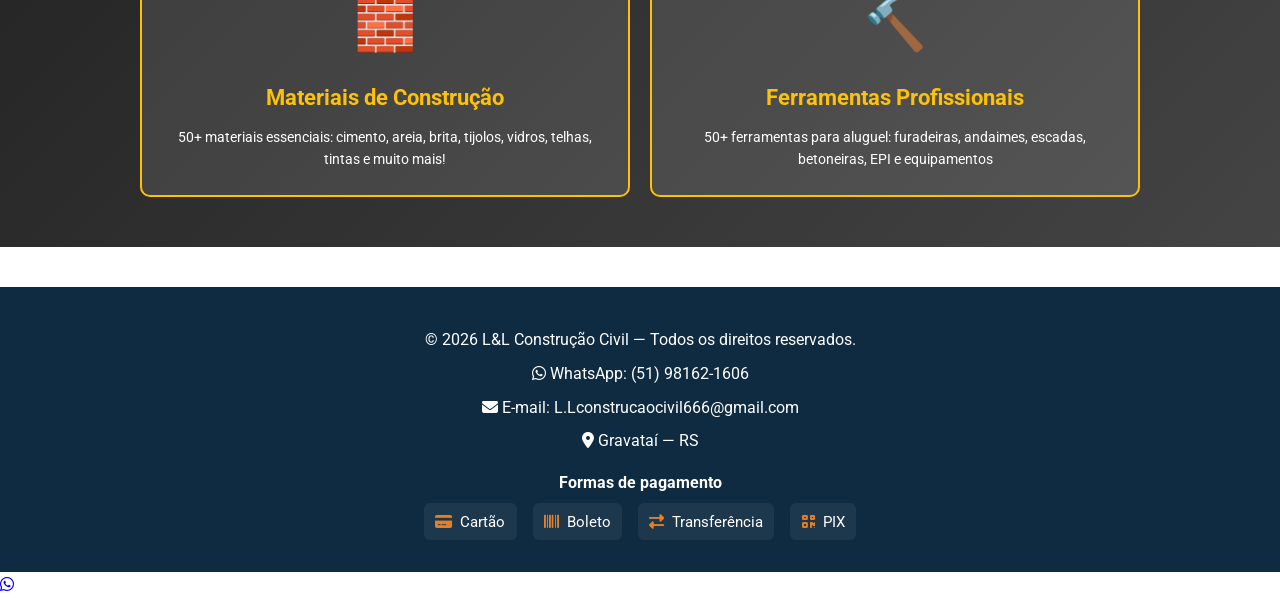
==== commit 74920083: "Adicionar links para Ferramentas e Materiais no menu do index.html com nova seção destaque" ====
--- a/index.html
+++ b/index.html
@@ -11,6 +11,55 @@
     <link href="https://fonts.googleapis.com/css2?family=Roboto:wght@400;500;700&display=swap" rel="stylesheet">
     <link rel="stylesheet" href="style.css">
     <link rel="stylesheet" href="https://cdnjs.cloudflare.com/ajax/libs/font-awesome/6.7.0/css/all.min.css">
+    <style>
+        .secao-recursos {
+            background: linear-gradient(135deg, #222 0%, #444 100%);
+            color: white;
+            padding: 50px 20px;
+            margin: 40px 0;
+            text-align: center;
+        }
+        .secao-recursos h3 {
+            font-size: 32px;
+            margin-bottom: 30px;
+            color: #ffc107;
+        }
+        .grid-recursos {
+            display: grid;
+            grid-template-columns: repeat(auto-fit, minmax(250px, 1fr));
+            gap: 20px;
+            max-width: 1000px;
+            margin: 0 auto;
+        }
+        .card-recurso {
+            background: rgba(255, 255, 255, 0.1);
+            padding: 25px;
+            border-radius: 10px;
+            border: 2px solid #ffc107;
+            transition: all 0.3s;
+            text-decoration: none;
+            color: white;
+        }
+        .card-recurso:hover {
+            transform: translateY(-5px);
+            background: rgba(255, 199, 7, 0.2);
+            box-shadow: 0 8px 16px rgba(255, 199, 7, 0.3);
+        }
+        .card-recurso .icone {
+            font-size: 50px;
+            margin-bottom: 15px;
+            display: block;
+        }
+        .card-recurso h4 {
+            font-size: 22px;
+            margin-bottom: 10px;
+            color: #ffc107;
+        }
+        .card-recurso p {
+            font-size: 14px;
+            line-height: 1.6;
+        }
+    </style>
 </head>
 <body>
 
@@ -27,7 +76,8 @@
             <a href="sobre.html">Sobre Nós</a>
             <a href="servicos.html">Serviços</a>
             <a href="galeria.html">Obras</a>
-            <a href="https://lelconstrucaocivil.github.io/l.l-construcaocivil/aluguel.html">Aluguel</a>
+            <a href="ferramentas.html">Ferramentas</a>
+            <a href="material.html">Materiais</a>
             <a href="orcamento.html">Orçamento</a>
             <a href="contato.html">Contato</a>
         </nav>
@@ -73,6 +123,25 @@
     </div>
 </section>
 
+<section class="secao-recursos">
+    <h3>📦 Materiais e Ferramentas para Sua Obra</h3>
+    <p style="margin-bottom: 30px; font-size: 16px;">Conheça nossa completa seleção de materiais de construção e ferramentas profissionais</p>
+    
+    <div class="grid-recursos">
+        <a href="material.html" class="card-recurso">
+            <span class="icone">🧱</span>
+            <h4>Materiais de Construção</h4>
+            <p>50+ materiais essenciais: cimento, areia, brita, tijolos, vidros, telhas, tintas e muito mais!</p>
+        </a>
+        
+        <a href="ferramentas.html" class="card-recurso">
+            <span class="icone">🔨</span>
+            <h4>Ferramentas Profissionais</h4>
+            <p>50+ ferramentas para aluguel: furadeiras, andaimes, escadas, betoneiras, EPI e equipamentos</p>
+        </a>
+    </div>
+</section>
+
 <footer>
     <div class="container">
         <p>&copy; 2026 L&L Construção Civil — Todos os direitos reservados.</p>
@@ -95,7 +164,7 @@
 </footer>
 
 <!-- Botão WhatsApp Flutuante -->
-<a href="https://wa.me/5551981621606?text=Ol%C3%A1%21%20Visitei%20o%20site%20da%20L%26L%20Constru%C3%A7%C3%A3o%20e%20gostaria%20de%20um%20or%C3%A7amento." target="_blank" rel="noopener noreferrer">
+<a href="https://wa.me/5551981621606?text=Ol%C3%A1%21%20Visitei%20o%20site%20da%20L%26L%20Constru%C3%A7%C3%A3o%20e%20gostaria%20de%20um%20or%C3%A7amento." target="_blank" rel="noopener noreferrer" class="whatsapp-button">
     <i class="fab fa-whatsapp" aria-hidden="true"></i>
     <span class="sr-only">Abrir WhatsApp</span>
 </a>
